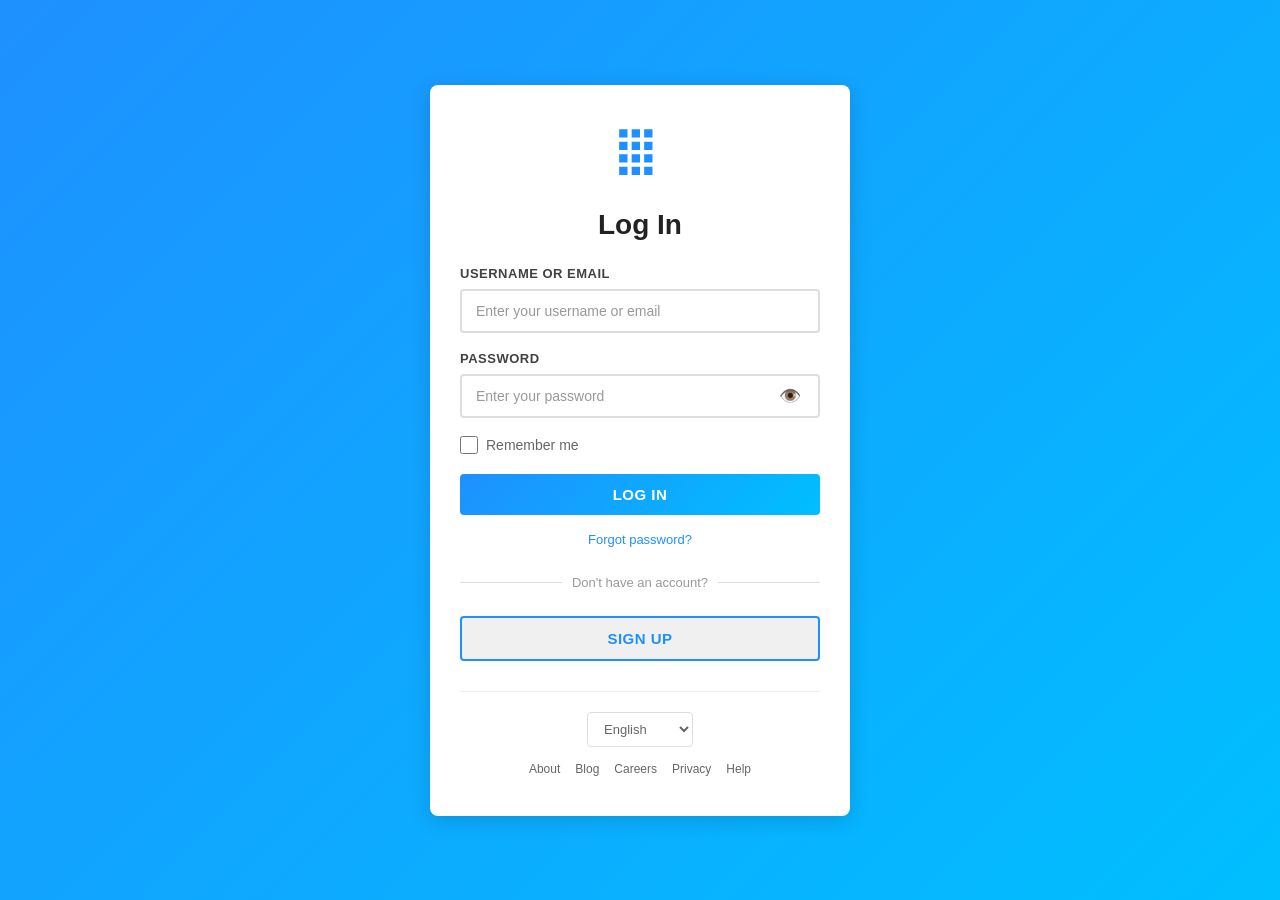
==== roblox-login.html @ 13ba1b13 "Add standalone Roblox login page (all-in-one HTML file)" ====
<!DOCTYPE html>
<html lang="en">
<head>
    <meta charset="UTF-8">
    <meta name="viewport" content="width=device-width, initial-scale=1.0">
    <title>Roblox Login</title>
    <style>
        * {
            margin: 0;
            padding: 0;
            box-sizing: border-box;
        }

        body {
            font-family: 'Arial', 'Helvetica', sans-serif;
            background: linear-gradient(135deg, #1e90ff 0%, #00bfff 100%);
            min-height: 100vh;
            display: flex;
            align-items: center;
            justify-content: center;
            padding: 20px;
        }

        .login-container {
            width: 100%;
            max-width: 420px;
        }

        .login-card {
            background: white;
            border-radius: 8px;
            box-shadow: 0 4px 20px rgba(0, 0, 0, 0.15);
            padding: 40px 30px;
            animation: slideIn 0.3s ease-out;
        }

        @keyframes slideIn {
            from {
                opacity: 0;
                transform: translateY(20px);
            }
            to {
                opacity: 1;
                transform: translateY(0);
            }
        }

        .logo-section {
            text-align: center;
            margin-bottom: 30px;
        }

        .roblox-logo {
            width: 50px;
            height: 50px;
            color: #1e90ff;
            animation: bounce 2s infinite;
        }

        @keyframes bounce {
            0%, 100% {
                transform: translateY(0);
            }
            50% {
                transform: translateY(-10px);
            }
        }

        .login-heading {
            font-size: 28px;
            font-weight: 700;
            color: #222;
            margin-bottom: 25px;
            text-align: center;
        }

        .login-form {
            margin-bottom: 20px;
        }

        .form-group {
            margin-bottom: 18px;
        }

        .form-label {
            display: block;
            font-size: 13px;
            font-weight: 600;
            color: #424242;
            margin-bottom: 8px;
            text-transform: uppercase;
            letter-spacing: 0.5px;
        }

        .form-input {
            width: 100%;
            padding: 12px 14px;
            border: 2px solid #ddd;
            border-radius: 4px;
            font-size: 14px;
            color: #333;
            transition: all 0.2s ease;
            font-family: inherit;
        }

        .form-input:focus {
            outline: none;
            border-color: #1e90ff;
            box-shadow: 0 0 0 3px rgba(30, 144, 255, 0.1);
            background-color: #f8f9ff;
        }

        .form-input::placeholder {
            color: #999;
        }

        .password-wrapper {
            position: relative;
            display: flex;
            align-items: center;
        }

        .password-wrapper .form-input {
            padding-right: 45px;
            width: 100%;
        }

        .toggle-password {
            position: absolute;
            right: 14px;
            background: none;
            border: none;
            cursor: pointer;
            font-size: 18px;
            padding: 5px;
            color: #666;
            transition: color 0.2s ease;
        }

        .toggle-password:hover {
            color: #1e90ff;
        }

        .remember-me {
            display: flex;
            align-items: center;
            margin-bottom: 20px;
        }

        .checkbox {
            width: 18px;
            height: 18px;
            cursor: pointer;
            accent-color: #1e90ff;
            margin-right: 8px;
        }

        .checkbox-label {
            font-size: 14px;
            color: #666;
            cursor: pointer;
            user-select: none;
        }

        .login-button {
            width: 100%;
            padding: 12px;
            background: linear-gradient(135deg, #1e90ff 0%, #00bfff 100%);
            color: white;
            border: none;
            border-radius: 4px;
            font-size: 15px;
            font-weight: 600;
            cursor: pointer;
            transition: all 0.3s ease;
            margin-bottom: 15px;
            text-transform: uppercase;
            letter-spacing: 0.5px;
        }

        .login-button:hover {
            transform: translateY(-2px);
            box-shadow: 0 6px 20px rgba(30, 144, 255, 0.4);
        }

        .login-button:active {
            transform: translateY(0);
        }

        .forgot-password {
            text-align: center;
            margin-bottom: 20px;
        }

        .forgot-link {
            font-size: 13px;
            color: #1e90ff;
            text-decoration: none;
            transition: color 0.2s ease;
            font-weight: 500;
        }

        .forgot-link:hover {
            color: #0077cc;
            text-decoration: underline;
        }

        .divider {
            text-align: center;
            margin: 25px 0;
            position: relative;
        }

        .divider::before {
            content: '';
            position: absolute;
            top: 50%;
            left: 0;
            right: 0;
            height: 1px;
            background: #ddd;
        }

        .divider span {
            background: white;
            padding: 0 10px;
            color: #999;
            font-size: 13px;
            position: relative;
            display: inline-block;
        }

        .signup-button {
            width: 100%;
            padding: 12px;
            background: #f0f0f0;
            color: #1e90ff;
            border: 2px solid #1e90ff;
            border-radius: 4px;
            font-size: 15px;
            font-weight: 600;
            cursor: pointer;
            transition: all 0.3s ease;
            text-transform: uppercase;
            letter-spacing: 0.5px;
        }

        .signup-button:hover {
            background: #1e90ff;
            color: white;
            transform: translateY(-2px);
            box-shadow: 0 6px 20px rgba(30, 144, 255, 0.4);
        }

        .footer-section {
            margin-top: 30px;
            padding-top: 20px;
            border-top: 1px solid #eee;
            text-align: center;
        }

        .language-selector {
            margin-bottom: 15px;
        }

        .language-select {
            padding: 8px 12px;
            border: 1px solid #ddd;
            border-radius: 4px;
            font-size: 13px;
            color: #666;
            background: white;
            cursor: pointer;
            transition: all 0.2s ease;
        }

        .language-select:hover {
            border-color: #1e90ff;
        }

        .language-select:focus {
            outline: none;
            border-color: #1e90ff;
            box-shadow: 0 0 0 3px rgba(30, 144, 255, 0.1);
        }

        .footer-links {
            display: flex;
            justify-content: center;
            flex-wrap: wrap;
            gap: 15px;
        }

        .footer-link {
            font-size: 12px;
            color: #666;
            text-decoration: none;
            transition: color 0.2s ease;
        }

        .footer-link:hover {
            color: #1e90ff;
        }

        @media (max-width: 480px) {
            .login-card {
                padding: 30px 20px;
            }

            .login-heading {
                font-size: 24px;
            }

            .form-input {
                font-size: 16px;
            }

            .footer-links {
                gap: 10px;
            }
        }
    </style>
</head>
<body>
    <div class="login-container">
        <div class="login-card">
            <div class="logo-section">
                <svg class="roblox-logo" viewBox="0 0 24 24" fill="currentColor">
                    <path d="M2 2h4v4H2V2m6 0h4v4H8V2m6 0h4v4h-4V2M2 8h4v4H2V8m6 0h4v4H8V8m6 0h4v4h-4V8M2 14h4v4H2v-4m6 0h4v4H8v-4m6 0h4v4h-4v-4M2 20h4v4H2v-4m6 0h4v4H8v-4m6 0h4v4h-4v-4"/>
                </svg>
            </div>

            <h1 class="login-heading">Log In</h1>

            <form id="loginForm" class="login-form">
                <div class="form-group">
                    <label for="username" class="form-label">Username or Email</label>
                    <input 
                        type="text" 
                        id="username" 
                        class="form-input" 
                        placeholder="Enter your username or email"
                        required
                    >
                </div>

                <div class="form-group">
                    <label for="password" class="form-label">Password</label>
                    <div class="password-wrapper">
                        <input 
                            type="password" 
                            id="password" 
                            class="form-input" 
                            placeholder="Enter your password"
                            required
                        >
                        <button type="button" class="toggle-password" id="togglePassword">
                            <span class="eye-icon">👁️</span>
                        </button>
                    </div>
                </div>

                <div class="remember-me">
                    <input type="checkbox" id="rememberMe" class="checkbox">
                    <label for="rememberMe" class="checkbox-label">Remember me</label>
                </div>

                <button type="submit" class="login-button">Log In</button>

                <div class="forgot-password">
                    <a href="#" class="forgot-link">Forgot password?</a>
                </div>
            </form>

            <div class="divider">
                <span>Don't have an account?</span>
            </div>

            <button type="button" class="signup-button">Sign Up</button>

            <div class="footer-section">
                <div class="language-selector">
                    <select id="language" class="language-select">
                        <option value="en">English</option>
                        <option value="es">Español</option>
                        <option value="fr">Français</option>
                        <option value="de">Deutsch</option>
                        <option value="pt">Português</option>
                        <option value="ja">日本語</option>
                        <option value="zh">中文</option>
                    </select>
                </div>

                <div class="footer-links">
                    <a href="#" class="footer-link">About</a>
                    <a href="#" class="footer-link">Blog</a>
                    <a href="#" class="footer-link">Careers</a>
                    <a href="#" class="footer-link">Privacy</a>
                    <a href="#" class="footer-link">Help</a>
                </div>
            </div>
        </div>
    </div>

    <script>
        // Toggle Password Visibility
        const togglePasswordBtn = document.getElementById('togglePassword');
        const passwordInput = document.getElementById('password');

        togglePasswordBtn.addEventListener('click', function() {
            const type = passwordInput.type === 'password' ? 'text' : 'password';
            passwordInput.type = type;
            const eyeIcon = this.querySelector('.eye-icon');
            eyeIcon.textContent = type === 'password' ? '👁️' : '👁️‍🗨️';
        });

        // Form Submission
        const loginForm = document.getElementById('loginForm');

        loginForm.addEventListener('submit', function(e) {
            e.preventDefault();
            
            const username = document.getElementById('username').value.trim();
            const password = document.getElementById('password').value;
            const rememberMe = document.getElementById('rememberMe').checked;
            
            if (!username) {
                showError('username', 'Please enter your username or email');
                return;
            }
            
            if (!password) {
                showError('password', 'Please enter your password');
                return;
            }
            
            if (password.length < 6) {
                showError('password', 'Password must be at least 6 characters');
                return;
            }
            
            const loginButton = loginForm.querySelector('.login-button');
            const originalText = loginButton.textContent;
            
            loginButton.textContent = 'Logging in...';
            loginButton.disabled = true;
            
            setTimeout(() => {
                showSuccess();
                
                if (rememberMe) {
                    localStorage.setItem('roblox_username', username);
                    localStorage.setItem('roblox_rememberMe', true);
                } else {
                    localStorage.removeItem('roblox_username');
                    localStorage.removeItem('roblox_rememberMe');
                }
                
                loginButton.textContent = originalText;
                loginButton.disabled = false;
                loginForm.reset();
                
            }, 1500);
        });

        function showError(fieldId, message) {
            const field = document.getElementById(fieldId);
            const formGroup = field.closest('.form-group');
            
            const existingError = formGroup.querySelector('.error-message');
            if (existingError) {
                existingError.remove();
            }
            
            field.style.borderColor = '#e74c3c';
            field.style.boxShadow = '0 0 0 3px rgba(231, 76, 60, 0.1)';
            
            const errorMsg = document.createElement('div');
            errorMsg.className = 'error-message';
            errorMsg.textContent = message;
            errorMsg.style.cssText = `
                color: #e74c3c;
                font-size: 12px;
                margin-top: 5px;
                font-weight: 500;
            `;
            
            formGroup.appendChild(errorMsg);
            
            field.addEventListener('input', function() {
                this.style.borderColor = '#ddd';
                this.style.boxShadow = 'none';
                const error = formGroup.querySelector('.error-message');
                if (error) error.remove();
            }, { once: true });
        }

        function showSuccess() {
            const message = document.createElement('div');
            message.style.cssText = `
                position: fixed;
                top: 20px;
                right: 20px;
                background: #2ecc71;
                color: white;
                padding: 15px 20px;
                border-radius: 4px;
                box-shadow: 0 4px 12px rgba(0, 0, 0, 0.15);
                font-weight: 600;
                animation: slideIn 0.3s ease-out;
                z-index: 1000;
            `;
            message.textContent = '✓ Login successful! Welcome back!';
            document.body.appendChild(message);
            
            setTimeout(() => {
                message.remove();
            }, 3000);
        }

        window.addEventListener('DOMContentLoaded', function() {
            const rememberMe = localStorage.getItem('roblox_rememberMe');
            const savedUsername = localStorage.getItem('roblox_username');
            
            if (rememberMe && savedUsername) {
                document.getElementById('username').value = savedUsername;
                document.getElementById('rememberMe').checked = true;
            }
        });

        document.querySelector('.signup-button').addEventListener('click', function() {
            alert('Redirecting to signup page... (This is a replica demo)');
        });

        document.querySelector('.forgot-link').addEventListener('click', function(e) {
            e.preventDefault();
            alert('Redirecting to password recovery... (This is a replica demo)');
        });

        document.querySelectorAll('.footer-link').forEach(link => {
            link.addEventListener('click', function(e) {
                e.preventDefault();
                alert(`Navigating to ${this.textContent}... (This is a replica demo)`);
            });
        });

        document.getElementById('language').addEventListener('change', function() {
            alert(`Language changed to: ${this.value}`);
        });

        document.addEventListener('keydown', function(e) {
            if (e.key === 'Enter' && document.activeElement.closest('.login-form')) {
                loginForm.dispatchEvent(new Event('submit'));
            }
        });
    </script>
</body>
</html>
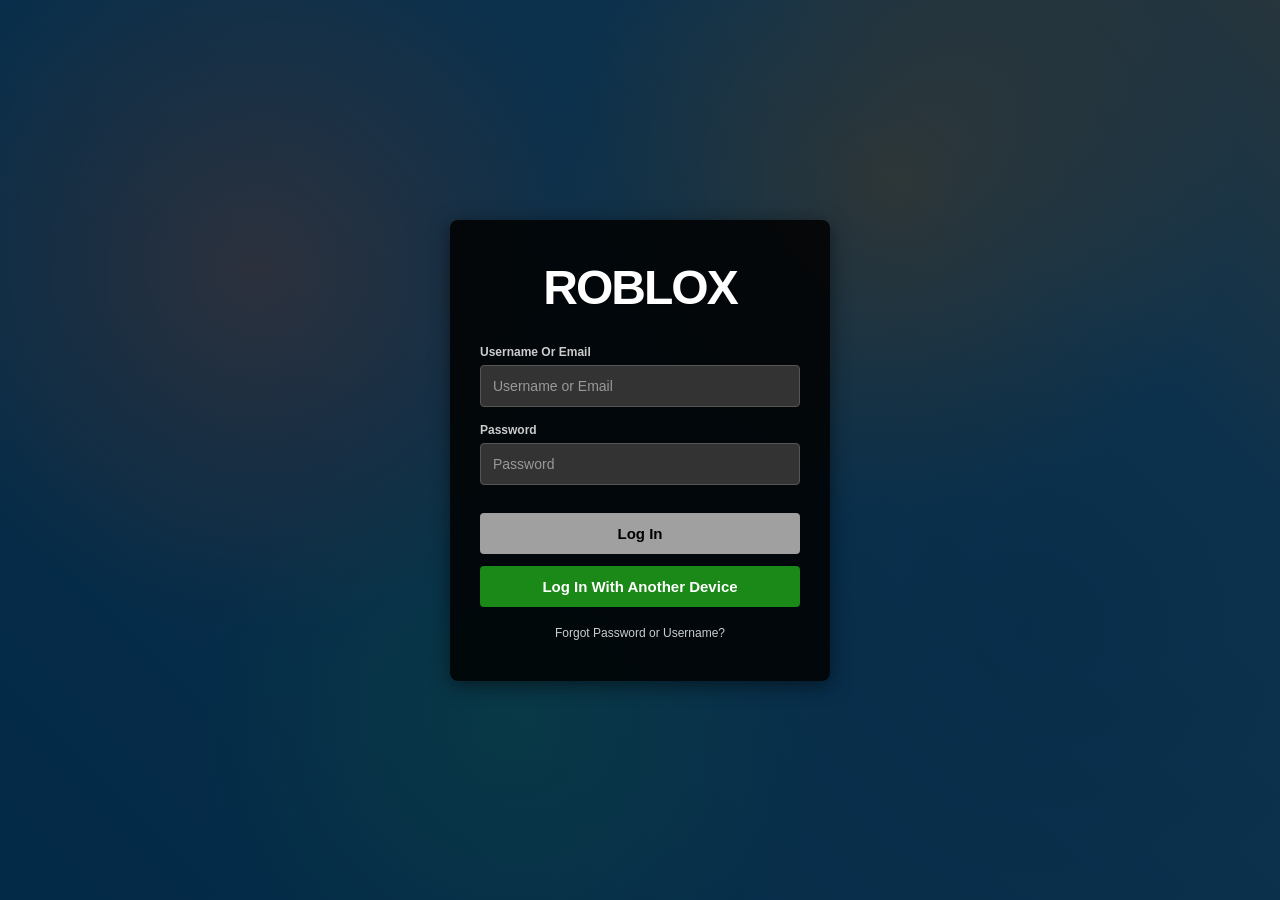
==== commit 49ee942a: "Update to match official Roblox login design" ====
--- a/roblox-login.html
+++ b/roblox-login.html
@@ -3,7 +3,7 @@
 <head>
     <meta charset="UTF-8">
     <meta name="viewport" content="width=device-width, initial-scale=1.0">
-    <title>Roblox Login</title>
+    <title>Roblox</title>
     <style>
         * {
             margin: 0;
@@ -12,26 +12,80 @@
         }
 
         body {
-            font-family: 'Arial', 'Helvetica', sans-serif;
-            background: linear-gradient(135deg, #1e90ff 0%, #00bfff 100%);
+            font-family: 'Helvetica Neue', Helvetica, Arial, sans-serif;
+            background: #000000;
+            color: #ffffff;
             min-height: 100vh;
             display: flex;
             align-items: center;
             justify-content: center;
+            position: relative;
+            overflow: hidden;
+        }
+
+        /* Background */
+        .background {
+            position: fixed;
+            top: 0;
+            left: 0;
+            width: 100%;
+            height: 100%;
+            z-index: 1;
+            background: 
+                linear-gradient(45deg, #ff6b35 0%, #004e89 25%, #1a659e 50%, #f77f00 75%, #06a77d 100%);
+            background-size: 400% 400%;
+            animation: gradientShift 15s ease infinite;
+        }
+
+        @keyframes gradientShift {
+            0% { background-position: 0% 50%; }
+            50% { background-position: 100% 50%; }
+            100% { background-position: 0% 50%; }
+        }
+
+        /* Multiple background images overlay (game screenshots effect) */
+        .background::before {
+            content: '';
+            position: absolute;
+            top: 0;
+            left: 0;
+            width: 100%;
+            height: 100%;
+            background-image: 
+                radial-gradient(circle at 20% 30%, rgba(255, 107, 53, 0.3) 0%, transparent 30%),
+                radial-gradient(circle at 80% 70%, rgba(0, 78, 137, 0.3) 0%, transparent 30%),
+                radial-gradient(circle at 40% 80%, rgba(26, 165, 125, 0.3) 0%, transparent 30%),
+                radial-gradient(circle at 70% 20%, rgba(247, 127, 0, 0.3) 0%, transparent 30%);
+            pointer-events: none;
+        }
+
+        /* Dark overlay */
+        .background-overlay {
+            position: absolute;
+            top: 0;
+            left: 0;
+            width: 100%;
+            height: 100%;
+            background: rgba(0, 0, 0, 0.5);
+            z-index: 1;
+        }
+
+        /* Container */
+        .container {
+            position: relative;
+            z-index: 10;
+            width: 100%;
+            max-width: 420px;
             padding: 20px;
         }
 
-        .login-container {
-            width: 100%;
-            max-width: 420px;
-        }
-
+        /* Login Card */
         .login-card {
-            background: white;
+            background: rgba(0, 0, 0, 0.85);
             border-radius: 8px;
-            box-shadow: 0 4px 20px rgba(0, 0, 0, 0.15);
             padding: 40px 30px;
-            animation: slideIn 0.3s ease-out;
+            box-shadow: 0 4px 20px rgba(0, 0, 0, 0.5);
+            animation: slideIn 0.4s ease-out;
         }
 
         @keyframes slideIn {
@@ -45,512 +99,350 @@
             }
         }
 
+        /* Logo */
         .logo-section {
             text-align: center;
             margin-bottom: 30px;
         }
 
-        .roblox-logo {
-            width: 50px;
-            height: 50px;
-            color: #1e90ff;
-            animation: bounce 2s infinite;
-        }
-
-        @keyframes bounce {
-            0%, 100% {
-                transform: translateY(0);
-            }
-            50% {
-                transform: translateY(-10px);
-            }
-        }
-
-        .login-heading {
-            font-size: 28px;
-            font-weight: 700;
-            color: #222;
-            margin-bottom: 25px;
-            text-align: center;
-        }
-
-        .login-form {
-            margin-bottom: 20px;
-        }
-
+        .logo-text {
+            font-size: 48px;
+            font-weight: 900;
+            letter-spacing: -2px;
+            color: #ffffff;
+            text-transform: uppercase;
+            margin: 0;
+            text-shadow: 0 2px 4px rgba(0, 0, 0, 0.3);
+        }
+
+        /* Form Group */
         .form-group {
-            margin-bottom: 18px;
+            margin-bottom: 16px;
         }
 
         .form-label {
             display: block;
-            font-size: 13px;
+            font-size: 12px;
             font-weight: 600;
-            color: #424242;
-            margin-bottom: 8px;
-            text-transform: uppercase;
-            letter-spacing: 0.5px;
+            color: #cccccc;
+            margin-bottom: 6px;
+            text-transform: capitalize;
         }
 
         .form-input {
             width: 100%;
-            padding: 12px 14px;
-            border: 2px solid #ddd;
+            padding: 12px 12px;
+            background: #333333;
+            border: 1px solid #555555;
             border-radius: 4px;
             font-size: 14px;
-            color: #333;
+            color: #ffffff;
+            font-family: inherit;
             transition: all 0.2s ease;
-            font-family: inherit;
+        }
+
+        .form-input::placeholder {
+            color: #999999;
         }
 
         .form-input:focus {
             outline: none;
-            border-color: #1e90ff;
-            box-shadow: 0 0 0 3px rgba(30, 144, 255, 0.1);
-            background-color: #f8f9ff;
-        }
-
-        .form-input::placeholder {
-            color: #999;
-        }
-
-        .password-wrapper {
-            position: relative;
-            display: flex;
-            align-items: center;
-        }
-
-        .password-wrapper .form-input {
-            padding-right: 45px;
-            width: 100%;
-        }
-
-        .toggle-password {
-            position: absolute;
-            right: 14px;
-            background: none;
-            border: none;
-            cursor: pointer;
-            font-size: 18px;
-            padding: 5px;
-            color: #666;
-            transition: color 0.2s ease;
-        }
-
-        .toggle-password:hover {
-            color: #1e90ff;
-        }
-
-        .remember-me {
-            display: flex;
-            align-items: center;
-            margin-bottom: 20px;
-        }
-
-        .checkbox {
-            width: 18px;
-            height: 18px;
-            cursor: pointer;
-            accent-color: #1e90ff;
-            margin-right: 8px;
-        }
-
-        .checkbox-label {
-            font-size: 14px;
-            color: #666;
-            cursor: pointer;
-            user-select: none;
-        }
-
+            border-color: #0066cc;
+            background: #3a3a3a;
+        }
+
+        .form-input:hover {
+            border-color: #666666;
+        }
+
+        /* Buttons */
         .login-button {
             width: 100%;
             padding: 12px;
-            background: linear-gradient(135deg, #1e90ff 0%, #00bfff 100%);
-            color: white;
+            background: #a0a0a0;
+            color: #000000;
             border: none;
             border-radius: 4px;
             font-size: 15px;
             font-weight: 600;
             cursor: pointer;
-            transition: all 0.3s ease;
-            margin-bottom: 15px;
-            text-transform: uppercase;
-            letter-spacing: 0.5px;
+            transition: all 0.2s ease;
+            margin-top: 12px;
+            text-transform: capitalize;
         }
 
         .login-button:hover {
-            transform: translateY(-2px);
-            box-shadow: 0 6px 20px rgba(30, 144, 255, 0.4);
+            background: #b0b0b0;
         }
 
         .login-button:active {
-            transform: translateY(0);
-        }
-
-        .forgot-password {
-            text-align: center;
-            margin-bottom: 20px;
-        }
-
-        .forgot-link {
-            font-size: 13px;
-            color: #1e90ff;
-            text-decoration: none;
-            transition: color 0.2s ease;
-            font-weight: 500;
-        }
-
-        .forgot-link:hover {
-            color: #0077cc;
-            text-decoration: underline;
-        }
-
-        .divider {
-            text-align: center;
-            margin: 25px 0;
-            position: relative;
-        }
-
-        .divider::before {
-            content: '';
-            position: absolute;
-            top: 50%;
-            left: 0;
-            right: 0;
-            height: 1px;
-            background: #ddd;
-        }
-
-        .divider span {
-            background: white;
-            padding: 0 10px;
-            color: #999;
-            font-size: 13px;
-            position: relative;
-            display: inline-block;
-        }
-
-        .signup-button {
+            background: #909090;
+        }
+
+        .login-button:disabled {
+            opacity: 0.6;
+            cursor: not-allowed;
+        }
+
+        .device-button {
             width: 100%;
             padding: 12px;
-            background: #f0f0f0;
-            color: #1e90ff;
-            border: 2px solid #1e90ff;
+            background: #1a8917;
+            color: #ffffff;
+            border: none;
             border-radius: 4px;
             font-size: 15px;
             font-weight: 600;
             cursor: pointer;
-            transition: all 0.3s ease;
-            text-transform: uppercase;
-            letter-spacing: 0.5px;
-        }
-
-        .signup-button:hover {
-            background: #1e90ff;
-            color: white;
-            transform: translateY(-2px);
-            box-shadow: 0 6px 20px rgba(30, 144, 255, 0.4);
-        }
-
-        .footer-section {
-            margin-top: 30px;
-            padding-top: 20px;
-            border-top: 1px solid #eee;
+            transition: all 0.2s ease;
+            margin-top: 12px;
+            text-transform: capitalize;
+        }
+
+        .device-button:hover {
+            background: #228b22;
+        }
+
+        .device-button:active {
+            background: #1a7a1a;
+        }
+
+        /* Links */
+        .forgot-password {
             text-align: center;
-        }
-
-        .language-selector {
-            margin-bottom: 15px;
-        }
-
-        .language-select {
-            padding: 8px 12px;
-            border: 1px solid #ddd;
-            border-radius: 4px;
-            font-size: 13px;
-            color: #666;
-            background: white;
-            cursor: pointer;
-            transition: all 0.2s ease;
-        }
-
-        .language-select:hover {
-            border-color: #1e90ff;
-        }
-
-        .language-select:focus {
-            outline: none;
-            border-color: #1e90ff;
-            box-shadow: 0 0 0 3px rgba(30, 144, 255, 0.1);
-        }
-
-        .footer-links {
-            display: flex;
-            justify-content: center;
-            flex-wrap: wrap;
-            gap: 15px;
-        }
-
-        .footer-link {
+            margin-top: 16px;
+        }
+
+        .forgot-link {
             font-size: 12px;
-            color: #666;
+            color: #cccccc;
             text-decoration: none;
             transition: color 0.2s ease;
         }
 
-        .footer-link:hover {
-            color: #1e90ff;
-        }
-
+        .forgot-link:hover {
+            color: #ffffff;
+            text-decoration: underline;
+        }
+
+        /* Error Message */
+        .error-message {
+            font-size: 12px;
+            color: #ff4444;
+            margin-top: 4px;
+            display: none;
+        }
+
+        .error-message.show {
+            display: block;
+        }
+
+        /* Success Screen */
+        .success-screen {
+            display: none;
+            position: fixed;
+            top: 0;
+            left: 0;
+            width: 100%;
+            height: 100%;
+            background: #000000;
+            z-index: 100;
+            align-items: center;
+            justify-content: center;
+            animation: fadeIn 0.3s ease-out;
+        }
+
+        @keyframes fadeIn {
+            from { opacity: 0; }
+            to { opacity: 1; }
+        }
+
+        .success-screen.active {
+            display: flex;
+        }
+
+        .success-message {
+            text-align: center;
+            color: #ffffff;
+        }
+
+        .success-message h2 {
+            font-size: 24px;
+            margin-bottom: 10px;
+        }
+
+        .success-message p {
+            font-size: 14px;
+            color: #cccccc;
+        }
+
+        /* Responsive */
         @media (max-width: 480px) {
             .login-card {
                 padding: 30px 20px;
             }
 
-            .login-heading {
-                font-size: 24px;
+            .logo-text {
+                font-size: 40px;
             }
 
             .form-input {
                 font-size: 16px;
-            }
-
-            .footer-links {
-                gap: 10px;
+                padding: 12px 12px;
             }
         }
     </style>
 </head>
 <body>
-    <div class="login-container">
+    <!-- Background -->
+    <div class="background">
+        <div class="background-overlay"></div>
+    </div>
+
+    <!-- Main Container -->
+    <div class="container">
         <div class="login-card">
+            <!-- Logo -->
             <div class="logo-section">
-                <svg class="roblox-logo" viewBox="0 0 24 24" fill="currentColor">
-                    <path d="M2 2h4v4H2V2m6 0h4v4H8V2m6 0h4v4h-4V2M2 8h4v4H2V8m6 0h4v4H8V8m6 0h4v4h-4V8M2 14h4v4H2v-4m6 0h4v4H8v-4m6 0h4v4h-4v-4M2 20h4v4H2v-4m6 0h4v4H8v-4m6 0h4v4h-4v-4"/>
-                </svg>
+                <h1 class="logo-text">ROBLOX</h1>
             </div>
 
-            <h1 class="login-heading">Log In</h1>
-
-            <form id="loginForm" class="login-form">
+            <!-- Login Form -->
+            <form id="loginForm">
+                <!-- Username/Email Field -->
                 <div class="form-group">
-                    <label for="username" class="form-label">Username or Email</label>
+                    <label class="form-label">Username or Email</label>
                     <input 
                         type="text" 
                         id="username" 
                         class="form-input" 
-                        placeholder="Enter your username or email"
+                        placeholder="Username or Email"
                         required
                     >
+                    <div class="error-message" id="usernameError"></div>
                 </div>
 
+                <!-- Password Field -->
                 <div class="form-group">
-                    <label for="password" class="form-label">Password</label>
-                    <div class="password-wrapper">
-                        <input 
-                            type="password" 
-                            id="password" 
-                            class="form-input" 
-                            placeholder="Enter your password"
-                            required
-                        >
-                        <button type="button" class="toggle-password" id="togglePassword">
-                            <span class="eye-icon">👁️</span>
-                        </button>
-                    </div>
+                    <label class="form-label">Password</label>
+                    <input 
+                        type="password" 
+                        id="password" 
+                        class="form-input" 
+                        placeholder="Password"
+                        required
+                    >
+                    <div class="error-message" id="passwordError"></div>
                 </div>
 
-                <div class="remember-me">
-                    <input type="checkbox" id="rememberMe" class="checkbox">
-                    <label for="rememberMe" class="checkbox-label">Remember me</label>
-                </div>
-
+                <!-- Error Message -->
+                <div class="error-message" id="formError"></div>
+
+                <!-- Log In Button -->
                 <button type="submit" class="login-button">Log In</button>
 
-                <div class="forgot-password">
-                    <a href="#" class="forgot-link">Forgot password?</a>
-                </div>
+                <!-- Log In With Another Device Button -->
+                <button type="button" class="device-button" id="deviceButton">Log In With Another Device</button>
             </form>
 
-            <div class="divider">
-                <span>Don't have an account?</span>
-            </div>
-
-            <button type="button" class="signup-button">Sign Up</button>
-
-            <div class="footer-section">
-                <div class="language-selector">
-                    <select id="language" class="language-select">
-                        <option value="en">English</option>
-                        <option value="es">Español</option>
-                        <option value="fr">Français</option>
-                        <option value="de">Deutsch</option>
-                        <option value="pt">Português</option>
-                        <option value="ja">日本語</option>
-                        <option value="zh">中文</option>
-                    </select>
-                </div>
-
-                <div class="footer-links">
-                    <a href="#" class="footer-link">About</a>
-                    <a href="#" class="footer-link">Blog</a>
-                    <a href="#" class="footer-link">Careers</a>
-                    <a href="#" class="footer-link">Privacy</a>
-                    <a href="#" class="footer-link">Help</a>
-                </div>
+            <!-- Forgot Password Link -->
+            <div class="forgot-password">
+                <a href="#" class="forgot-link" id="forgotLink">Forgot Password or Username?</a>
             </div>
         </div>
     </div>
 
+    <!-- Success Screen -->
+    <div class="success-screen" id="successScreen">
+        <div class="success-message">
+            <h2>✓ Login Successful</h2>
+            <p>Welcome back to Roblox!</p>
+        </div>
+    </div>
+
     <script>
-        // Toggle Password Visibility
-        const togglePasswordBtn = document.getElementById('togglePassword');
+        const loginForm = document.getElementById('loginForm');
+        const usernameInput = document.getElementById('username');
         const passwordInput = document.getElementById('password');
-
-        togglePasswordBtn.addEventListener('click', function() {
-            const type = passwordInput.type === 'password' ? 'text' : 'password';
-            passwordInput.type = type;
-            const eyeIcon = this.querySelector('.eye-icon');
-            eyeIcon.textContent = type === 'password' ? '👁️' : '👁️‍🗨️';
-        });
-
-        // Form Submission
-        const loginForm = document.getElementById('loginForm');
-
+        const usernameError = document.getElementById('usernameError');
+        const passwordError = document.getElementById('passwordError');
+        const formError = document.getElementById('formError');
+        const successScreen = document.getElementById('successScreen');
+        const deviceButton = document.getElementById('deviceButton');
+        const forgotLink = document.getElementById('forgotLink');
+
+        // Clear errors on input
+        usernameInput.addEventListener('input', function() {
+            usernameError.classList.remove('show');
+            formError.classList.remove('show');
+        });
+
+        passwordInput.addEventListener('input', function() {
+            passwordError.classList.remove('show');
+            formError.classList.remove('show');
+        });
+
+        // Form submission
         loginForm.addEventListener('submit', function(e) {
             e.preventDefault();
             
-            const username = document.getElementById('username').value.trim();
-            const password = document.getElementById('password').value;
-            const rememberMe = document.getElementById('rememberMe').checked;
+            usernameError.classList.remove('show');
+            passwordError.classList.remove('show');
+            formError.classList.remove('show');
+            
+            const username = usernameInput.value.trim();
+            const password = passwordInput.value;
+            
+            let isValid = true;
             
             if (!username) {
-                showError('username', 'Please enter your username or email');
+                usernameError.textContent = 'Please enter your username or email address.';
+                usernameError.classList.add('show');
+                isValid = false;
+            }
+            
+            if (!password) {
+                passwordError.textContent = 'Please enter your password.';
+                passwordError.classList.add('show');
+                isValid = false;
+            }
+            
+            if (!isValid) {
+                formError.textContent = 'Incorrect username or password.';
+                formError.classList.add('show');
                 return;
             }
             
-            if (!password) {
-                showError('password', 'Please enter your password');
-                return;
-            }
-            
-            if (password.length < 6) {
-                showError('password', 'Password must be at least 6 characters');
-                return;
-            }
-            
+            // Simulate login
             const loginButton = loginForm.querySelector('.login-button');
             const originalText = loginButton.textContent;
-            
             loginButton.textContent = 'Logging in...';
             loginButton.disabled = true;
+            deviceButton.disabled = true;
             
             setTimeout(() => {
-                showSuccess();
-                
-                if (rememberMe) {
-                    localStorage.setItem('roblox_username', username);
-                    localStorage.setItem('roblox_rememberMe', true);
-                } else {
-                    localStorage.removeItem('roblox_username');
-                    localStorage.removeItem('roblox_rememberMe');
+                successScreen.classList.add('active');
+            }, 1500);
+        });
+
+        // Device button
+        deviceButton.addEventListener('click', function(e) {
+            e.preventDefault();
+            alert('Redirecting to device login...\n(This is a simulation)');
+        });
+
+        // Forgot password
+        forgotLink.addEventListener('click', function(e) {
+            e.preventDefault();
+            alert('Redirecting to password recovery...\n(This is a simulation)');
+        });
+
+        // Keyboard support
+        document.addEventListener('keydown', function(e) {
+            if (e.key === 'Enter') {
+                if (document.activeElement === usernameInput || document.activeElement === passwordInput) {
+                    loginForm.dispatchEvent(new Event('submit'));
                 }
-                
-                loginButton.textContent = originalText;
-                loginButton.disabled = false;
-                loginForm.reset();
-                
-            }, 1500);
-        });
-
-        function showError(fieldId, message) {
-            const field = document.getElementById(fieldId);
-            const formGroup = field.closest('.form-group');
-            
-            const existingError = formGroup.querySelector('.error-message');
-            if (existingError) {
-                existingError.remove();
-            }
-            
-            field.style.borderColor = '#e74c3c';
-            field.style.boxShadow = '0 0 0 3px rgba(231, 76, 60, 0.1)';
-            
-            const errorMsg = document.createElement('div');
-            errorMsg.className = 'error-message';
-            errorMsg.textContent = message;
-            errorMsg.style.cssText = `
-                color: #e74c3c;
-                font-size: 12px;
-                margin-top: 5px;
-                font-weight: 500;
-            `;
-            
-            formGroup.appendChild(errorMsg);
-            
-            field.addEventListener('input', function() {
-                this.style.borderColor = '#ddd';
-                this.style.boxShadow = 'none';
-                const error = formGroup.querySelector('.error-message');
-                if (error) error.remove();
-            }, { once: true });
-        }
-
-        function showSuccess() {
-            const message = document.createElement('div');
-            message.style.cssText = `
-                position: fixed;
-                top: 20px;
-                right: 20px;
-                background: #2ecc71;
-                color: white;
-                padding: 15px 20px;
-                border-radius: 4px;
-                box-shadow: 0 4px 12px rgba(0, 0, 0, 0.15);
-                font-weight: 600;
-                animation: slideIn 0.3s ease-out;
-                z-index: 1000;
-            `;
-            message.textContent = '✓ Login successful! Welcome back!';
-            document.body.appendChild(message);
-            
-            setTimeout(() => {
-                message.remove();
-            }, 3000);
-        }
-
-        window.addEventListener('DOMContentLoaded', function() {
-            const rememberMe = localStorage.getItem('roblox_rememberMe');
-            const savedUsername = localStorage.getItem('roblox_username');
-            
-            if (rememberMe && savedUsername) {
-                document.getElementById('username').value = savedUsername;
-                document.getElementById('rememberMe').checked = true;
-            }
-        });
-
-        document.querySelector('.signup-button').addEventListener('click', function() {
-            alert('Redirecting to signup page... (This is a replica demo)');
-        });
-
-        document.querySelector('.forgot-link').addEventListener('click', function(e) {
-            e.preventDefault();
-            alert('Redirecting to password recovery... (This is a replica demo)');
-        });
-
-        document.querySelectorAll('.footer-link').forEach(link => {
-            link.addEventListener('click', function(e) {
-                e.preventDefault();
-                alert(`Navigating to ${this.textContent}... (This is a replica demo)`);
-            });
-        });
-
-        document.getElementById('language').addEventListener('change', function() {
-            alert(`Language changed to: ${this.value}`);
-        });
-
-        document.addEventListener('keydown', function(e) {
-            if (e.key === 'Enter' && document.activeElement.closest('.login-form')) {
-                loginForm.dispatchEvent(new Event('submit'));
             }
         });
     </script>
